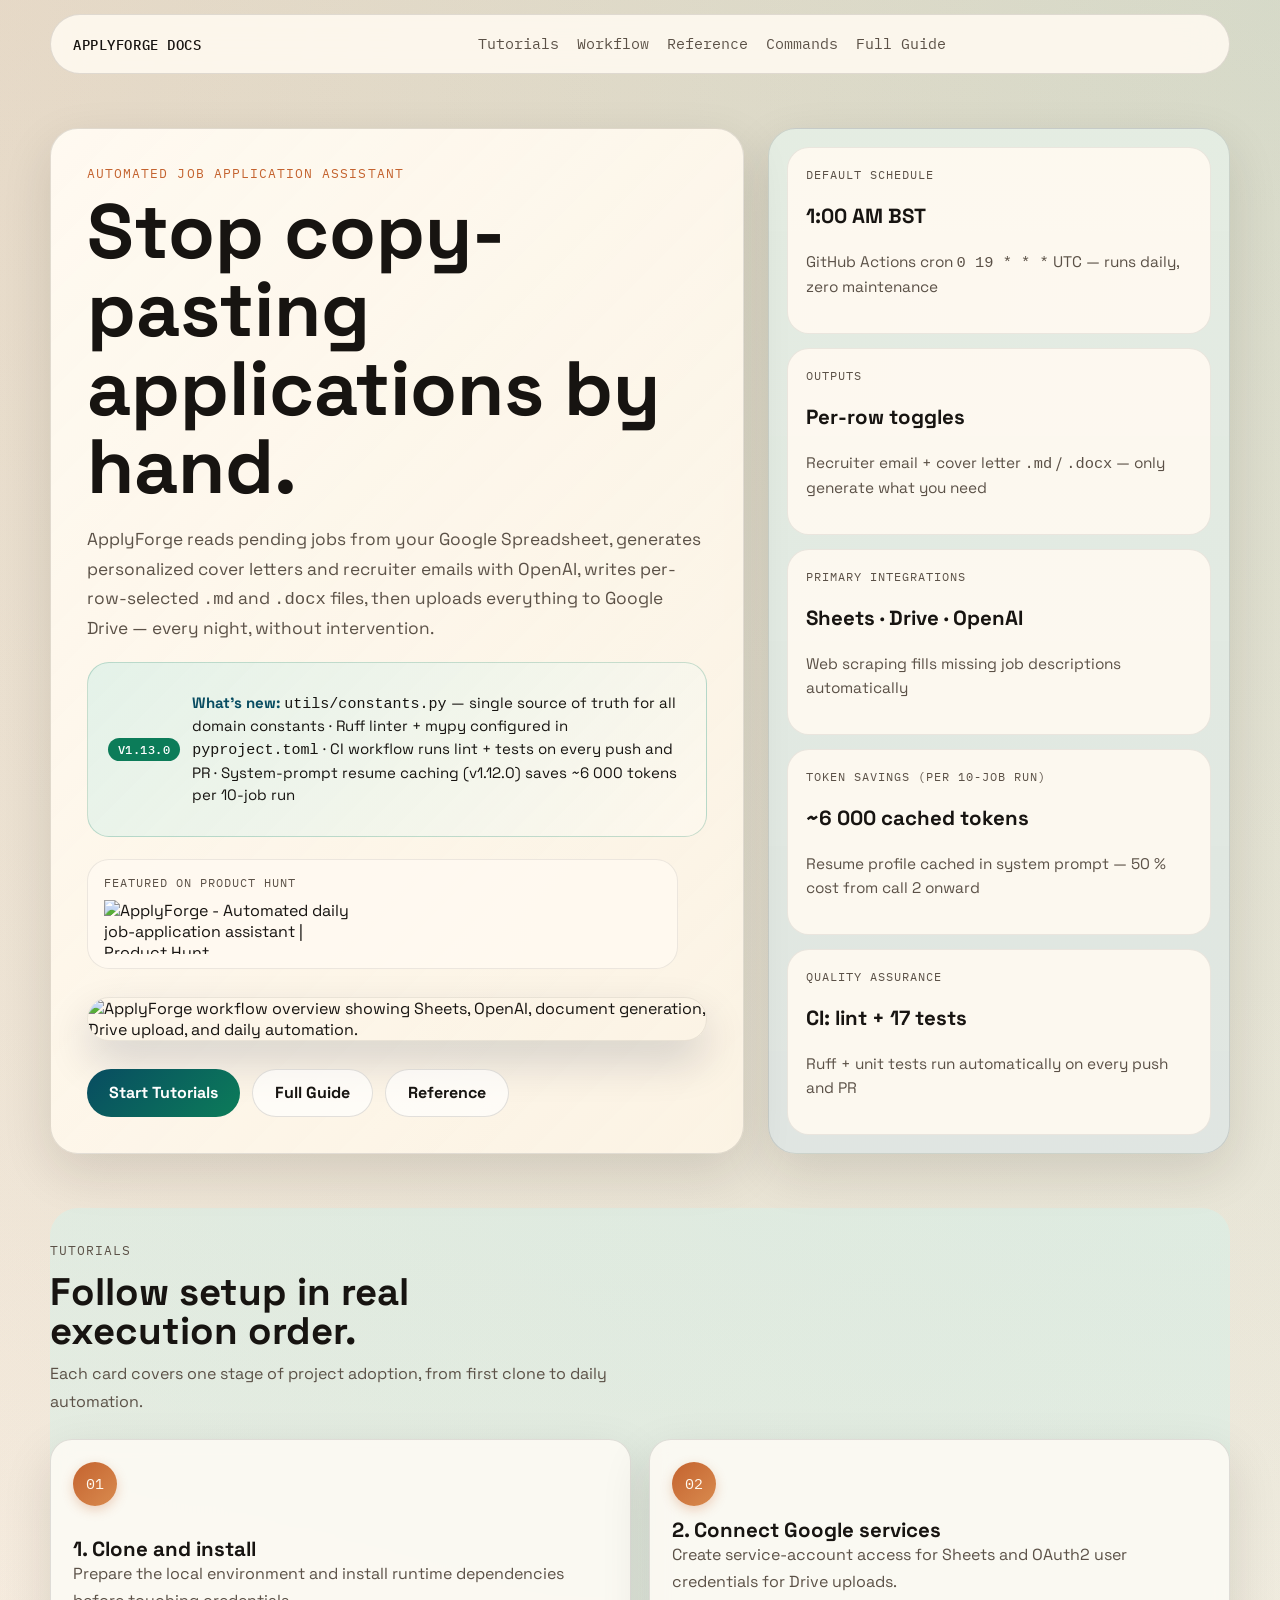
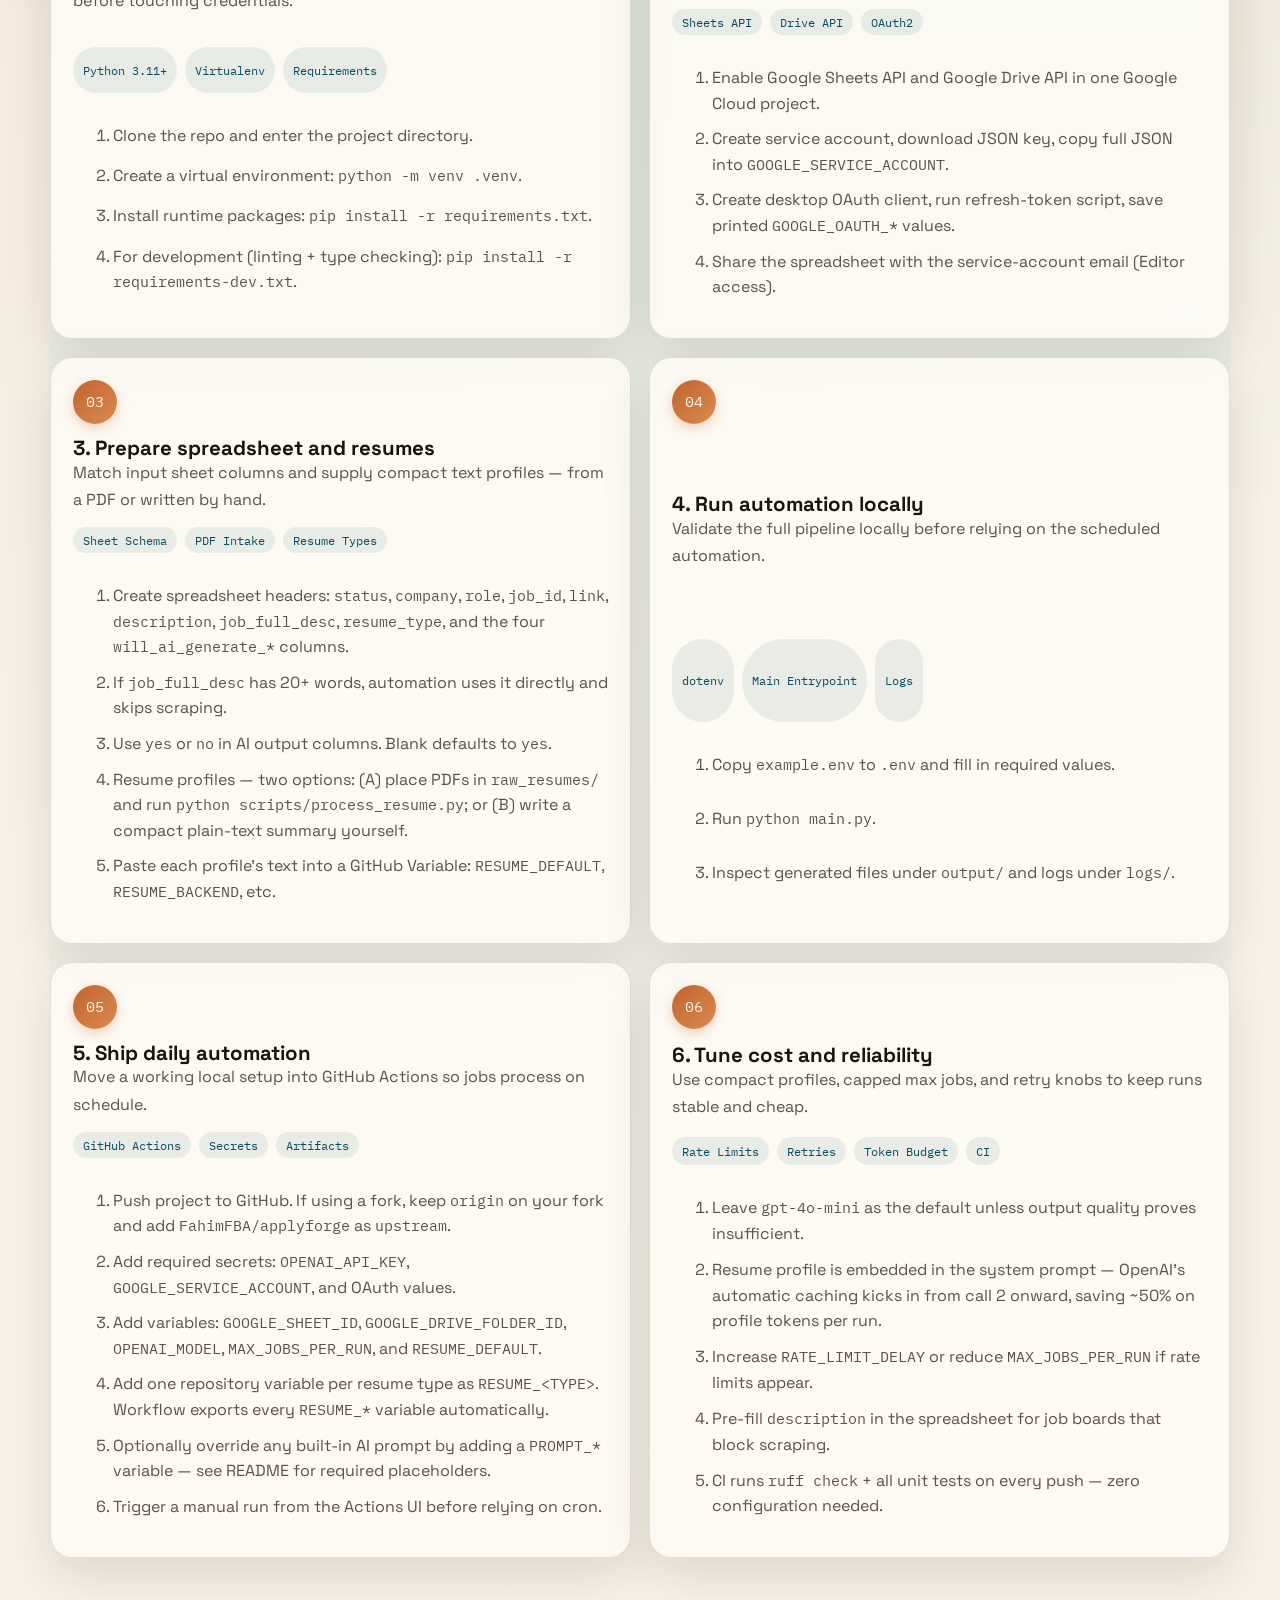
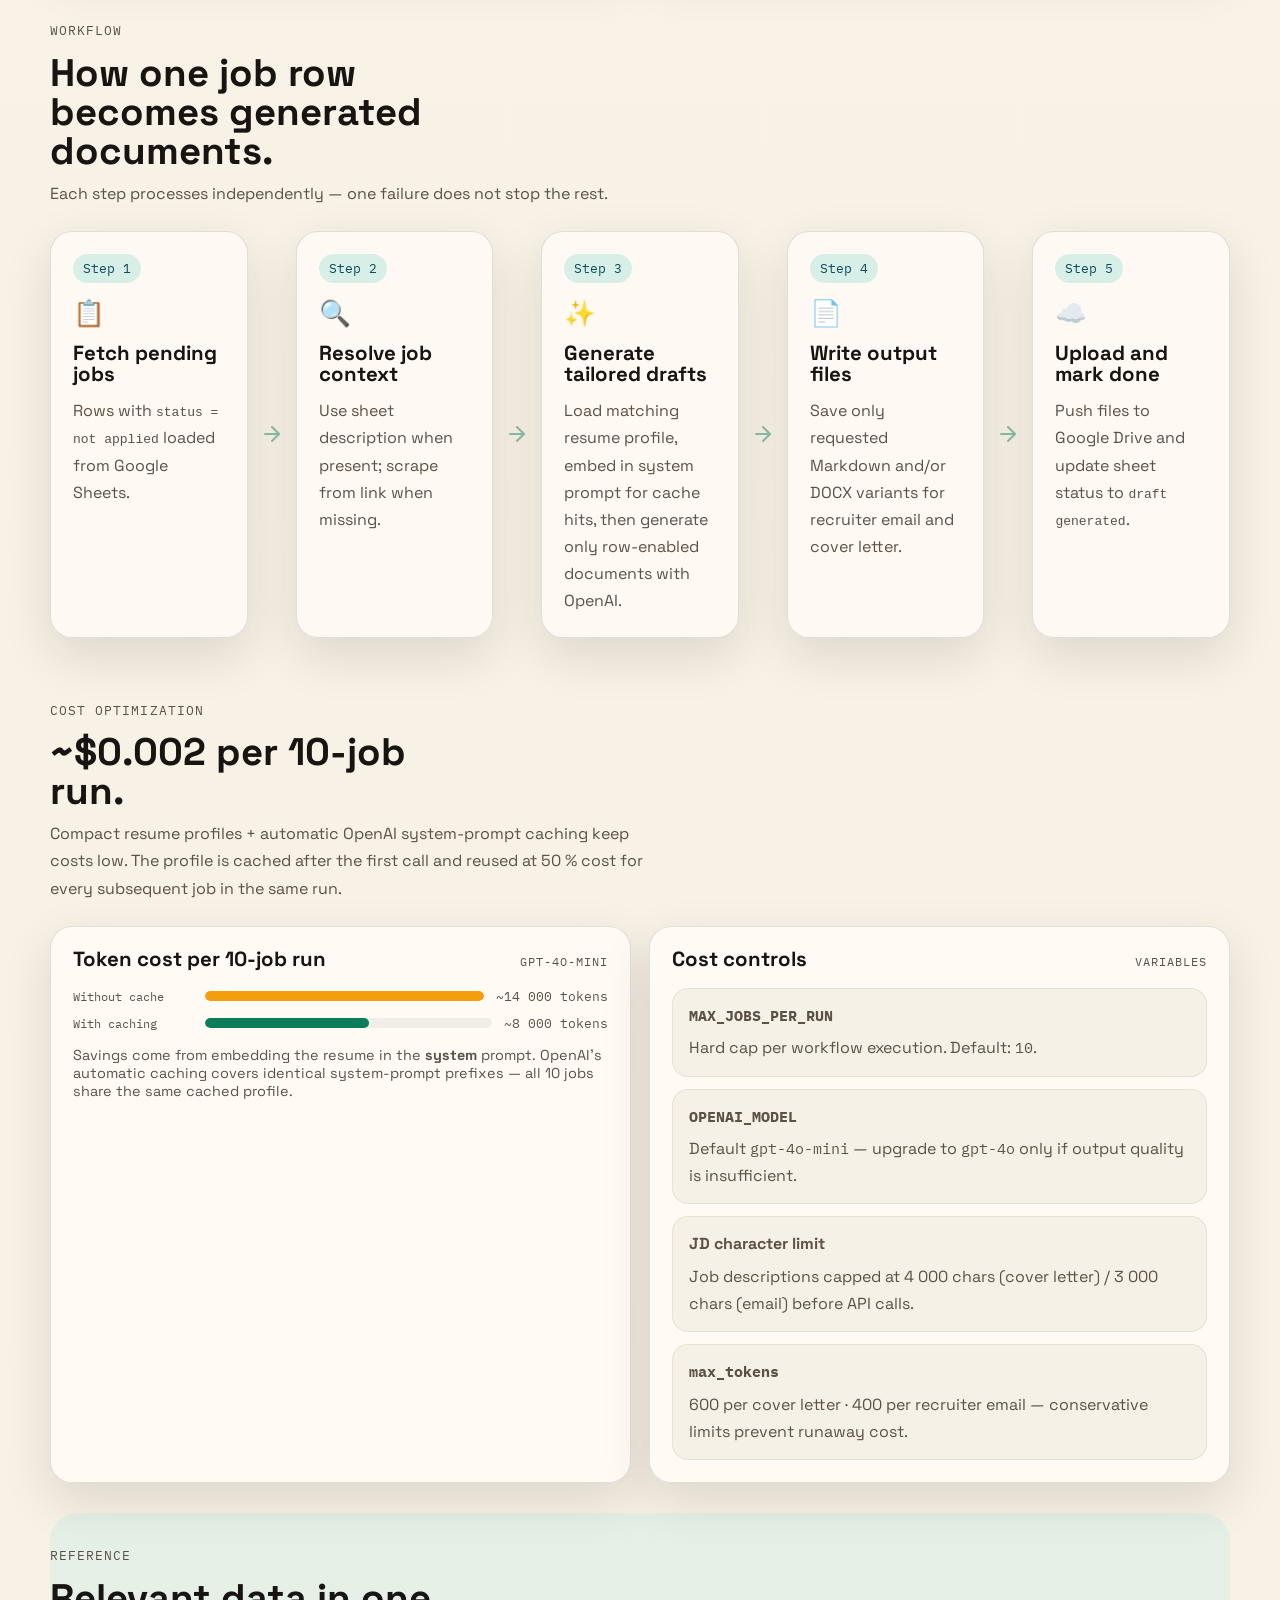
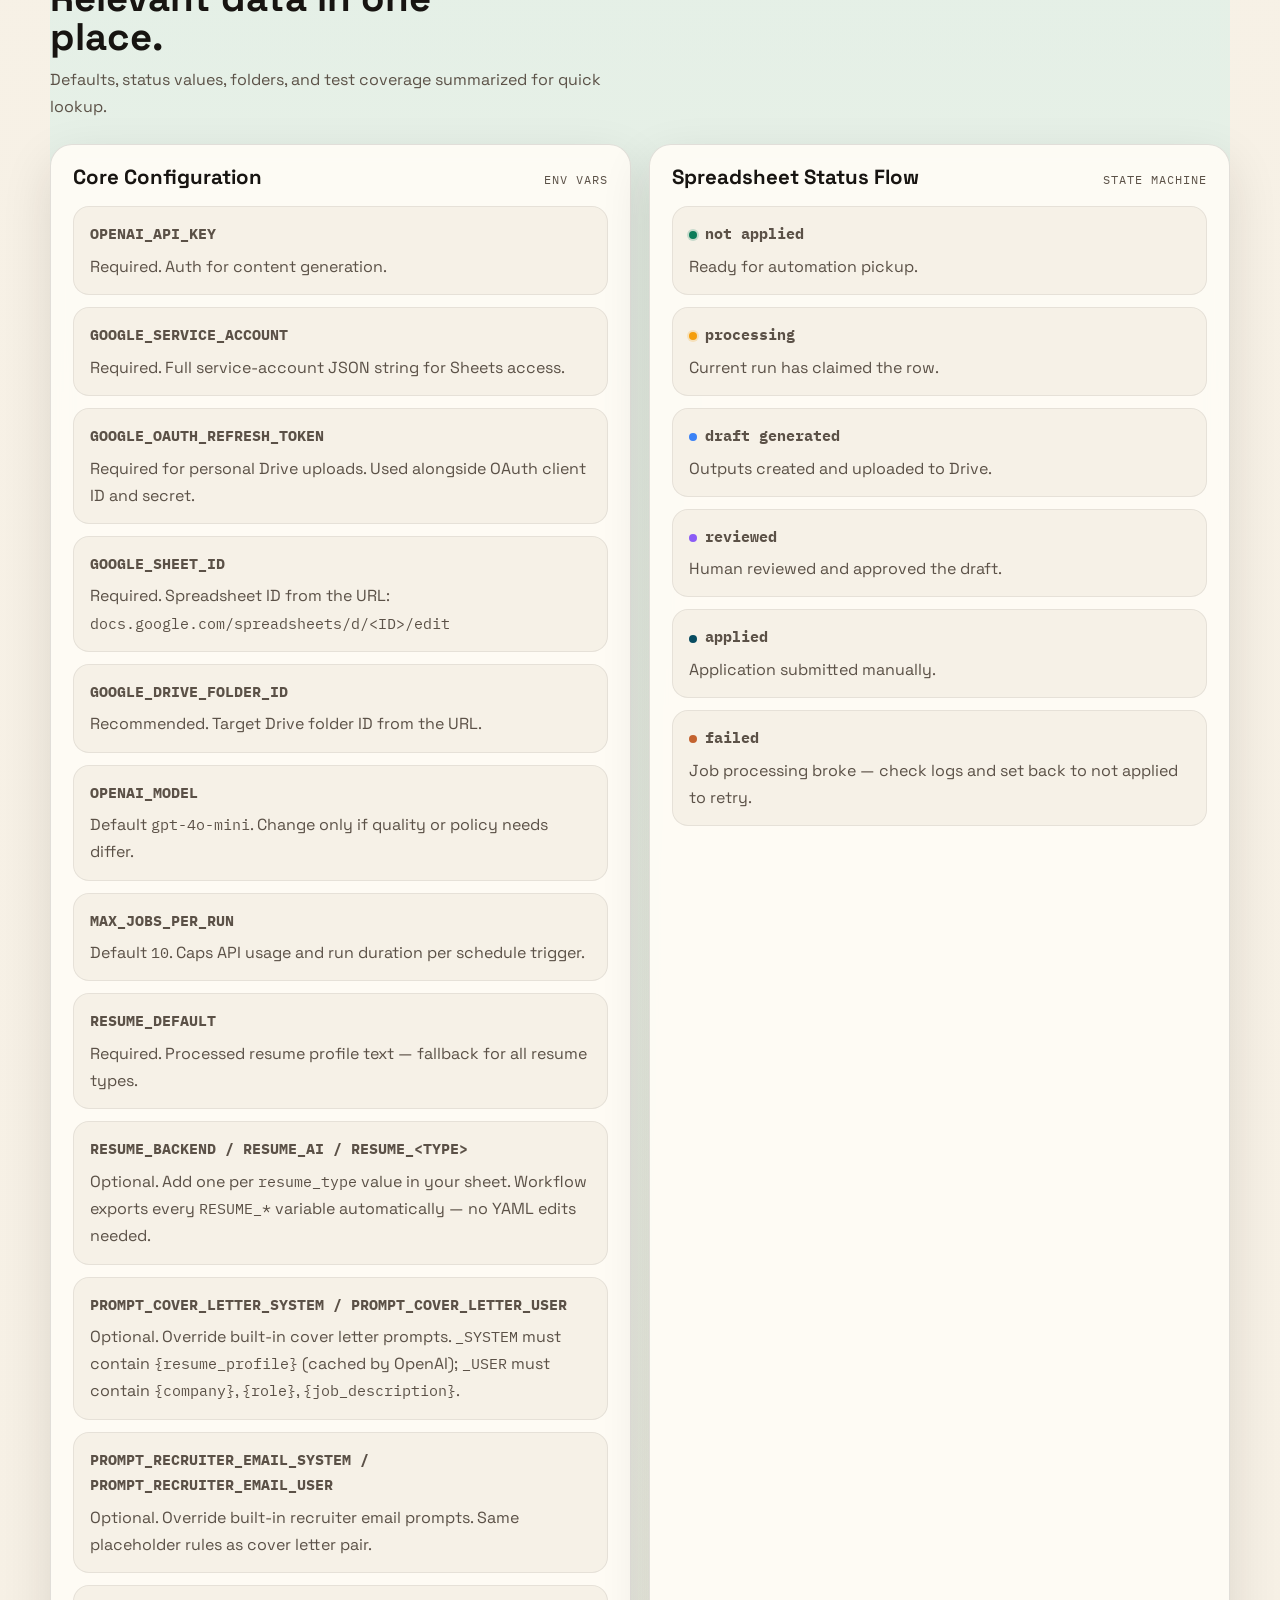
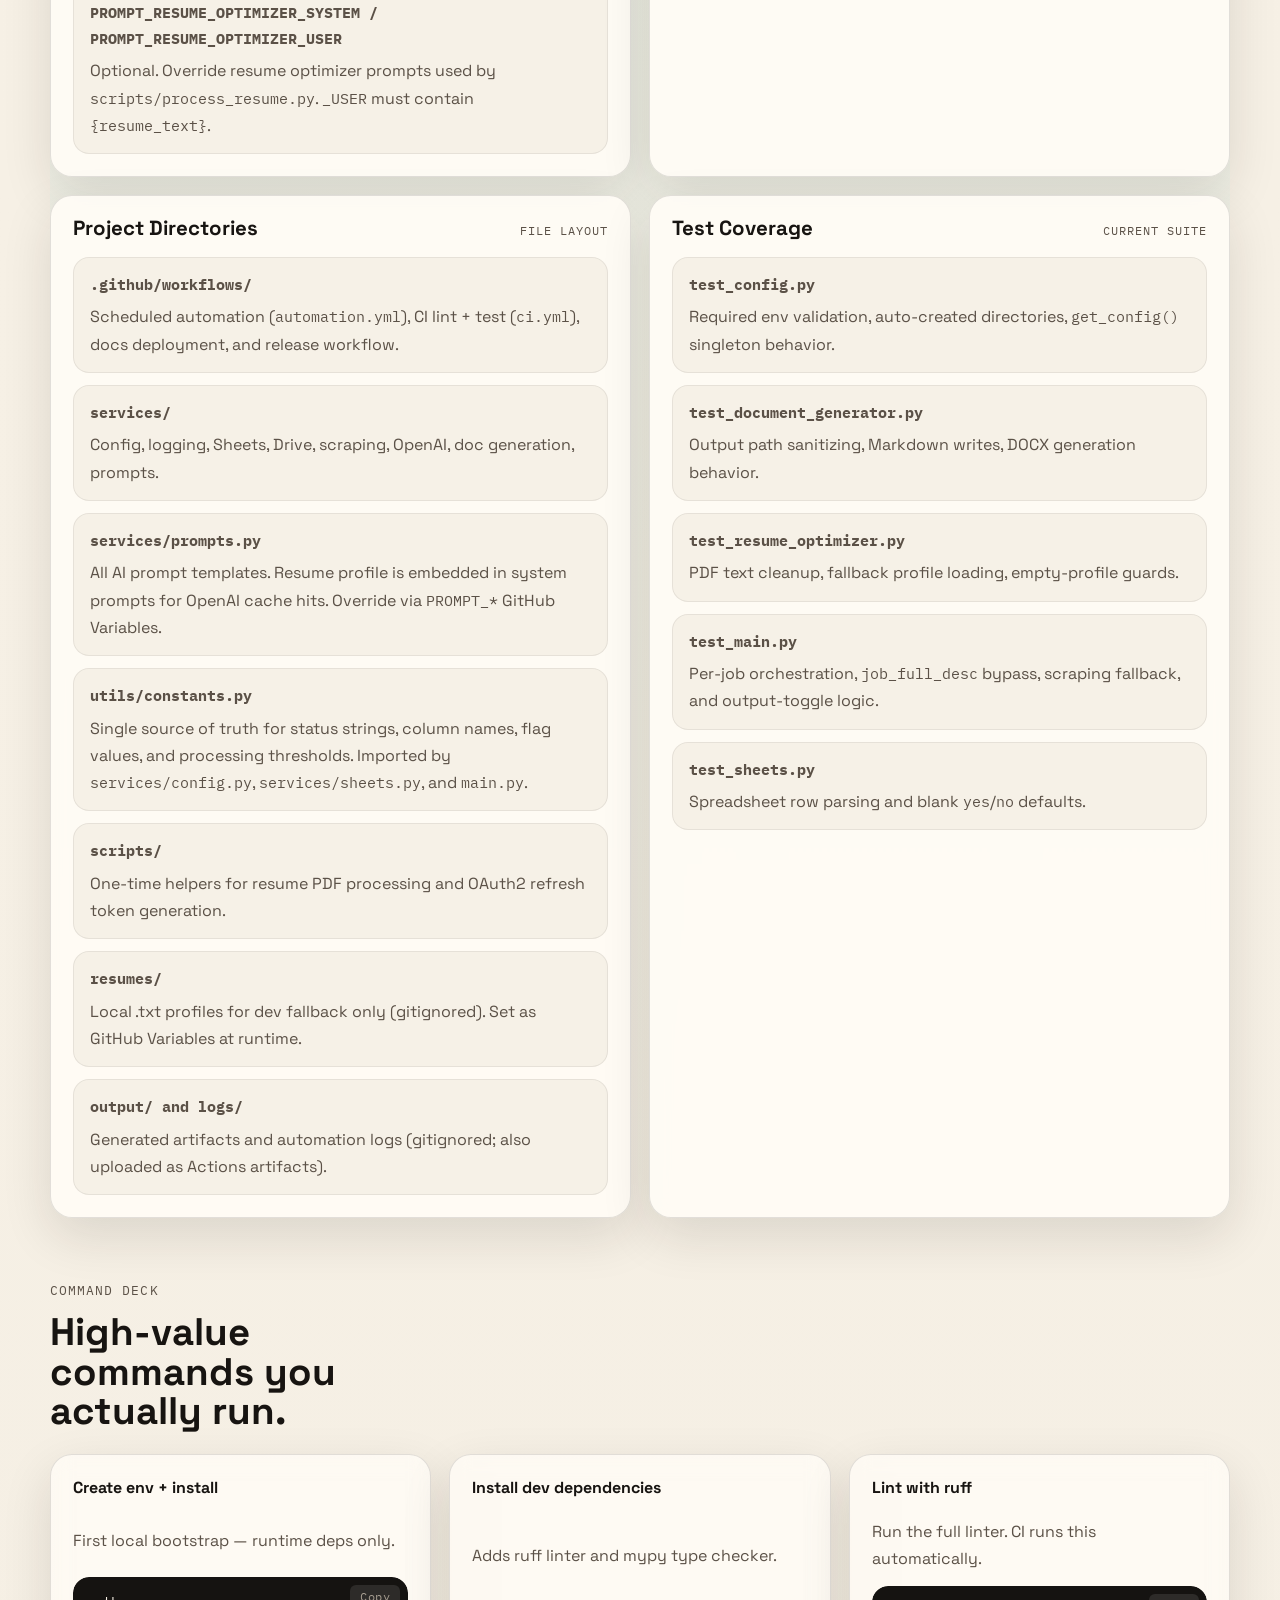
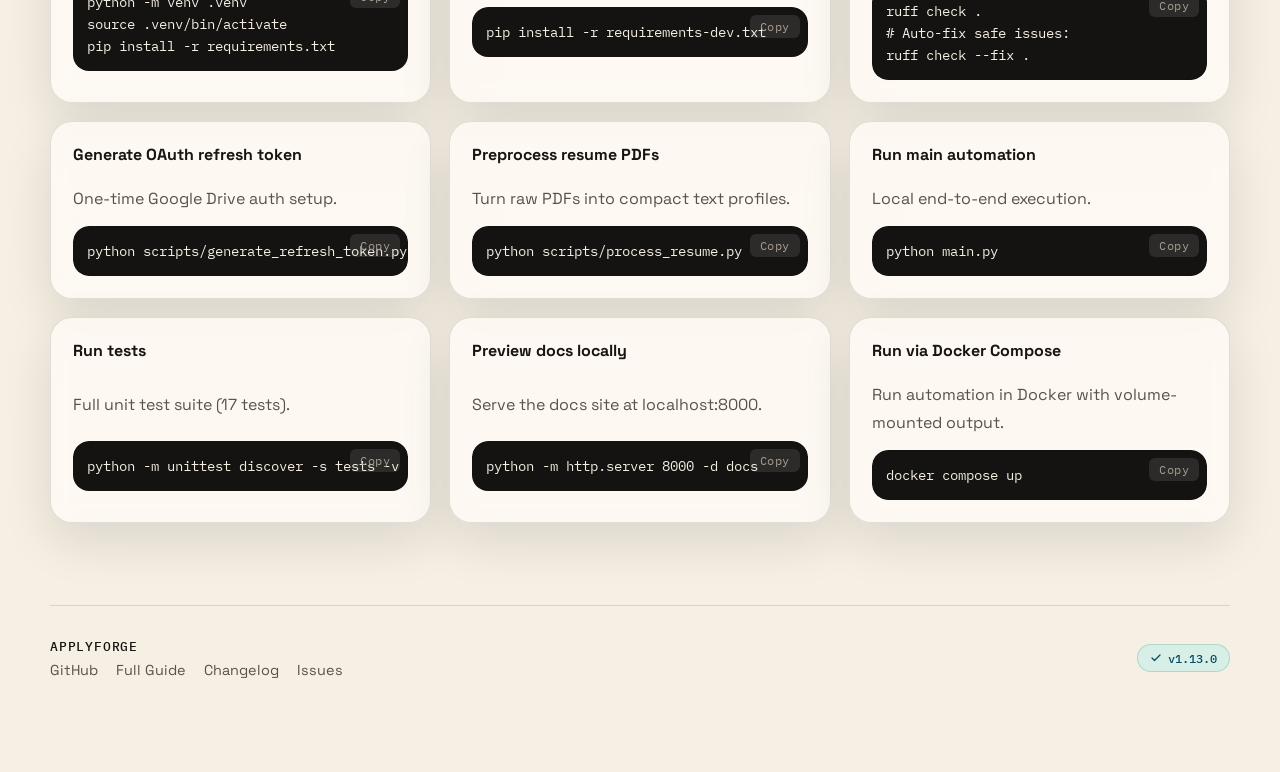
==== docs/index.html @ 4be0d6bd "feat: add docs navbar, full guide page, and fix mobile overflow - Extract topbar into navbar.js (inj" ====
<!DOCTYPE html>
<html lang="en">
<head>
  <meta charset="UTF-8">
  <meta name="viewport" content="width=device-width, initial-scale=1.0">
  <title>ApplyForge Docs</title>
  <meta
    name="description"
    content="Tutorial hub and project reference for the ApplyForge automated job application assistant."
  >
  <link rel="preconnect" href="https://fonts.googleapis.com">
  <link rel="preconnect" href="https://fonts.gstatic.com" crossorigin>
  <link
    href="https://fonts.googleapis.com/css2?family=Space+Grotesk:wght@400;500;700&family=IBM+Plex+Mono:wght@400;500&display=swap"
    rel="stylesheet"
  >
  <link rel="stylesheet" href="./styles.css">
</head>
<body>
  <div class="page-shell">
    <header class="hero">

      <div class="hero-grid" id="top">
        <section class="hero-copy reveal">
          <p class="eyebrow">Automated Job Application Assistant</p>
          <h1>Stop copy-pasting applications by hand.</h1>
          <p class="hero-text">
            ApplyForge reads pending jobs from your Google Spreadsheet, generates
            personalized cover letters and recruiter emails with OpenAI, writes
            per-row-selected <code>.md</code> and <code>.docx</code> files, then
            uploads everything to Google Drive — every night, without intervention.
          </p>

          <!-- What's New banner -->
          <div class="whats-new-banner" id="whats-new-banner" aria-label="What's new"></div>

          <div class="producthunt-card">
            <p class="producthunt-label">Featured on Product Hunt</p>
            <a
              class="producthunt-badge"
              href="https://www.producthunt.com/products/applyforge?embed=true&amp;utm_source=badge-featured&amp;utm_medium=badge&amp;utm_campaign=badge-applyforge"
              target="_blank"
              rel="noopener noreferrer"
              aria-label="Open ApplyForge on Product Hunt"
            >
              <img
                src="https://api.producthunt.com/widgets/embed-image/v1/featured.svg?post_id=1146724&amp;theme=light&amp;t=1778746822090"
                alt="ApplyForge - Automated daily job-application assistant | Product Hunt"
                width="250"
                height="54"
              >
            </a>
          </div>

          <figure class="hero-visual">
            <img
              src="./assets/applyforge-overview.png"
              alt="ApplyForge workflow overview showing Sheets, OpenAI, document generation, Drive upload, and daily automation."
              loading="lazy"
            >
          </figure>

          <div class="hero-actions">
            <a class="button button-primary" href="#tutorials">Start Tutorials</a>
            <a class="button button-secondary" href="readme.html">Full Guide</a>
            <a class="button button-secondary" href="#reference">Reference</a>
          </div>
        </section>

        <aside class="hero-panel">
          <div class="metric-card reveal" style="transition-delay:0.1s">
            <span class="metric-label">Default Schedule</span>
            <strong>1:00 AM BST</strong>
            <span class="metric-sub">GitHub Actions cron <code>0 19 * * *</code> UTC — runs daily, zero maintenance</span>
          </div>
          <div class="metric-card reveal" style="transition-delay:0.18s">
            <span class="metric-label">Outputs</span>
            <strong>Per-row toggles</strong>
            <span class="metric-sub">Recruiter email + cover letter <code>.md</code> / <code>.docx</code> — only generate what you need</span>
          </div>
          <div class="metric-card reveal" style="transition-delay:0.26s">
            <span class="metric-label">Primary Integrations</span>
            <strong>Sheets · Drive · OpenAI</strong>
            <span class="metric-sub">Web scraping fills missing job descriptions automatically</span>
          </div>
          <div class="metric-card reveal" style="transition-delay:0.34s">
            <span class="metric-label">Token Savings (per 10-job run)</span>
            <strong>~6 000 cached tokens</strong>
            <span class="metric-sub">Resume profile cached in system prompt — 50 % cost from call 2 onward</span>
          </div>
          <div class="metric-card reveal" style="transition-delay:0.42s">
            <span class="metric-label">Quality Assurance</span>
            <strong>CI: lint + 17 tests</strong>
            <span class="metric-sub">Ruff + unit tests run automatically on every push and PR</span>
          </div>
        </aside>
      </div>
    </header>

    <main>
      <!-- ── Tutorials ──────────────────────────────────── -->
      <section class="section section-accent" id="tutorials" aria-label="Setup tutorials">
        <div class="section-heading">
          <p class="eyebrow">Tutorials</p>
          <h2>Follow setup in real execution order.</h2>
          <p>
            Each card covers one stage of project adoption, from first clone to daily automation.
          </p>
        </div>
        <div class="tutorial-grid" id="tutorial-grid"></div>
      </section>

      <!-- ── Workflow ───────────────────────────────────── -->
      <section class="section" id="workflow" aria-label="How the workflow operates">
        <div class="section-heading">
          <p class="eyebrow">Workflow</p>
          <h2>How one job row becomes generated documents.</h2>
          <p>
            Each step processes independently — one failure does not stop the rest.
          </p>
        </div>
        <div class="workflow-board" id="workflow-board" role="list"></div>
      </section>

      <!-- ── Token savings ─────────────────────────────── -->
      <section class="section" id="cost" aria-label="Token cost overview">
        <div class="section-heading reveal">
          <p class="eyebrow">Cost Optimization</p>
          <h2>~$0.002 per 10-job run.</h2>
          <p>
            Compact resume profiles + automatic OpenAI system-prompt caching keep
            costs low. The profile is cached after the first call and reused at
            50 % cost for every subsequent job in the same run.
          </p>
        </div>

        <div class="reference-grid">
          <article class="panel reveal">
            <div class="panel-head">
              <h3>Token cost per 10-job run</h3>
              <span class="panel-kicker">gpt-4o-mini</span>
            </div>
            <div id="savings-chart" class="savings-chart"></div>
            <p style="margin-top:14px;font-size:0.9rem;color:var(--muted)">
              Savings come from embedding the resume in the <strong>system</strong> prompt.
              OpenAI's automatic caching covers identical system-prompt prefixes —
              all 10 jobs share the same cached profile.
            </p>
          </article>

          <article class="panel reveal" style="transition-delay:0.12s">
            <div class="panel-head">
              <h3>Cost controls</h3>
              <span class="panel-kicker">Variables</span>
            </div>
            <div class="table-list">
              <div class="list-item">
                <strong><code>MAX_JOBS_PER_RUN</code></strong>
                <p>Hard cap per workflow execution. Default: <code>10</code>.</p>
              </div>
              <div class="list-item">
                <strong><code>OPENAI_MODEL</code></strong>
                <p>Default <code>gpt-4o-mini</code> — upgrade to <code>gpt-4o</code> only if output quality is insufficient.</p>
              </div>
              <div class="list-item">
                <strong>JD character limit</strong>
                <p>Job descriptions capped at 4 000 chars (cover letter) / 3 000 chars (email) before API calls.</p>
              </div>
              <div class="list-item">
                <strong><code>max_tokens</code></strong>
                <p>600 per cover letter · 400 per recruiter email — conservative limits prevent runaway cost.</p>
              </div>
            </div>
          </article>
        </div>
      </section>

      <!-- ── Reference ─────────────────────────────────── -->
      <section class="section section-accent" id="reference" aria-label="Quick reference">
        <div class="section-heading">
          <p class="eyebrow">Reference</p>
          <h2>Relevant data in one place.</h2>
          <p>
            Defaults, status values, folders, and test coverage summarized for quick lookup.
          </p>
        </div>

        <div class="reference-grid">
          <article class="panel">
            <div class="panel-head">
              <h3>Core Configuration</h3>
              <span class="panel-kicker">Env Vars</span>
            </div>
            <div class="table-list" id="config-list"></div>
          </article>

          <article class="panel">
            <div class="panel-head">
              <h3>Spreadsheet Status Flow</h3>
              <span class="panel-kicker">State Machine</span>
            </div>
            <div class="status-list" id="status-list"></div>
          </article>

          <article class="panel">
            <div class="panel-head">
              <h3>Project Directories</h3>
              <span class="panel-kicker">File Layout</span>
            </div>
            <div class="directory-list" id="directory-list"></div>
          </article>

          <article class="panel">
            <div class="panel-head">
              <h3>Test Coverage</h3>
              <span class="panel-kicker">Current Suite</span>
            </div>
            <div class="test-list" id="test-list"></div>
          </article>
        </div>
      </section>

      <!-- ── Command Deck ──────────────────────────────── -->
      <section class="section" id="commands" aria-label="Command reference">
        <div class="section-heading">
          <p class="eyebrow">Command Deck</p>
          <h2>High-value commands you actually run.</h2>
        </div>
        <div class="command-grid" id="command-grid"></div>
      </section>
    </main>

    <!-- ── Footer ───────────────────────────────────────── -->
    <footer class="site-footer" aria-label="Site footer">
      <div class="footer-left">
        <span class="footer-brand">ApplyForge</span>
        <div class="footer-links">
          <a href="https://github.com/FahimFBA/applyforge" target="_blank" rel="noopener noreferrer">GitHub</a>
          <a href="readme.html">Full Guide</a>
          <a href="https://github.com/FahimFBA/applyforge/blob/main/CHANGELOG.md" target="_blank" rel="noopener noreferrer">Changelog</a>
          <a href="https://github.com/FahimFBA/applyforge/issues" target="_blank" rel="noopener noreferrer">Issues</a>
        </div>
      </div>
      <span class="version-badge">
        <svg width="12" height="12" viewBox="0 0 24 24" fill="none" stroke="currentColor" stroke-width="2.5" stroke-linecap="round" stroke-linejoin="round" aria-hidden="true">
          <polyline points="20 6 9 17 4 12"></polyline>
        </svg>
        v1.13.0
      </span>
    </footer>
  </div>

  <script src="./navbar.js"></script>
  <script src="./app.js"></script>
</body>
</html>
---- docs/styles.css ----
:root {
  --bg: #f5efe4;
  --bg-strong: #efe5d4;
  --ink: #171411;
  --muted: #5b5147;
  --line: rgba(23, 20, 17, 0.12);
  --panel: rgba(255, 252, 246, 0.82);
  --panel-strong: #fffaf1;
  --accent: #0c7c59;
  --accent-strong: #084c61;
  --accent-soft: #d8efe7;
  --warm: #c4632f;
  --warm-soft: rgba(196, 99, 47, 0.08);
  --shadow: 0 18px 50px rgba(31, 24, 16, 0.12);
  --shadow-hover: 0 28px 60px rgba(31, 24, 16, 0.2);
  --radius-xl: 28px;
  --radius-lg: 22px;
  --radius-md: 16px;
  --max-width: 1180px;
}

* {
  box-sizing: border-box;
}

html {
  scroll-behavior: smooth;
  overflow-x: hidden;
}

:target,
h1, h2, h3, h4 {
  scroll-margin-top: 96px;
}

body {
  margin: 0;
  overflow-x: hidden;
  color: var(--ink);
  background:
    radial-gradient(circle at top left, rgba(196, 99, 47, 0.14), transparent 28%),
    radial-gradient(circle at top right, rgba(12, 124, 89, 0.14), transparent 24%),
    linear-gradient(180deg, #f9f3e8 0%, #f5efe4 100%);
  font-family: "Space Grotesk", sans-serif;
}

a {
  color: inherit;
  text-decoration: none;
}

/* ============================================================
   Scroll reveal system
   ============================================================ */
.reveal {
  opacity: 0;
  transform: translateY(28px);
  transition: opacity 0.6s cubic-bezier(0.22, 1, 0.36, 1),
              transform 0.6s cubic-bezier(0.22, 1, 0.36, 1);
}

.reveal.visible {
  opacity: 1;
  transform: translateY(0);
}

.reveal-left {
  opacity: 0;
  transform: translateX(-24px);
  transition: opacity 0.6s cubic-bezier(0.22, 1, 0.36, 1),
              transform 0.6s cubic-bezier(0.22, 1, 0.36, 1);
}

.reveal-left.visible {
  opacity: 1;
  transform: translateX(0);
}

/* Stagger children that already have reveal classes */
.stagger > *:nth-child(1)  { transition-delay: 0.05s; }
.stagger > *:nth-child(2)  { transition-delay: 0.12s; }
.stagger > *:nth-child(3)  { transition-delay: 0.19s; }
.stagger > *:nth-child(4)  { transition-delay: 0.26s; }
.stagger > *:nth-child(5)  { transition-delay: 0.33s; }
.stagger > *:nth-child(6)  { transition-delay: 0.40s; }

/* ============================================================
   Layout
   ============================================================ */
.page-shell {
  width: min(calc(100% - 32px), var(--max-width));
  margin: 0 auto;
  padding: 86px 0 64px;
}

/* ============================================================
   Topbar
   ============================================================ */
.topbar {
  display: flex;
  align-items: center;
  justify-content: space-between;
  gap: 16px;
  padding: 18px 22px;
  border: 1px solid var(--line);
  border-radius: 999px;
  background: rgba(255, 250, 241, 0.88);
  backdrop-filter: blur(16px);
  position: fixed;
  top: 14px;
  left: 16px;
  right: 16px;
  width: auto;
  max-width: var(--max-width);
  margin-left: auto;
  margin-right: auto;
  z-index: 100;
}

.brand,
.topbar-links a,
.eyebrow,
.metric-label,
.panel-kicker {
  font-family: "IBM Plex Mono", monospace;
}

.brand {
  font-size: 0.9rem;
  font-weight: 500;
  letter-spacing: 0.04em;
  text-transform: uppercase;
}

.topbar-links {
  flex: 1;
  min-width: 0;
  display: flex;
  flex-wrap: nowrap;
  justify-content: center;
  gap: 18px;
  color: var(--muted);
  font-size: 0.96rem;
  overflow: hidden;
}

.topbar-links a {
  position: relative;
  padding-bottom: 2px;
  transition: color 0.2s;
}

.topbar-links a::after {
  content: "";
  position: absolute;
  bottom: -1px;
  left: 0;
  width: 0;
  height: 2px;
  background: var(--accent);
  border-radius: 2px;
  transition: width 0.25s cubic-bezier(0.22, 1, 0.36, 1);
}

.topbar-links a:hover {
  color: var(--accent);
}

.topbar-links a:hover::after {
  width: 100%;
}

/* Search trigger button (readme.html only) */
.topbar-search-btn {
  display: inline-flex;
  align-items: center;
  gap: 7px;
  padding: 6px 14px 6px 10px;
  border: 1px solid var(--line);
  border-radius: 999px;
  background: rgba(255, 255, 255, 0.4);
  color: var(--muted);
  font-family: "IBM Plex Mono", monospace;
  font-size: 0.78rem;
  letter-spacing: 0.02em;
  cursor: pointer;
  transition: color 0.2s, background 0.2s, border-color 0.2s;
  white-space: nowrap;
  flex-shrink: 0;
}

.topbar-search-btn:hover {
  color: var(--accent);
  border-color: rgba(12, 124, 89, 0.3);
  background: rgba(255, 255, 255, 0.72);
}

/* Hamburger toggle (desktop: hidden) */
.topbar-menu-btn {
  display: none;
  align-items: center;
  justify-content: center;
  padding: 7px 10px;
  border: 1px solid var(--line);
  border-radius: 999px;
  background: rgba(255, 255, 255, 0.4);
  color: var(--muted);
  cursor: pointer;
  transition: color 0.2s, background 0.2s;
  flex-shrink: 0;
}

.topbar-menu-btn:hover {
  color: var(--accent);
  background: rgba(255, 255, 255, 0.72);
}

/* ============================================================
   Hero
   ============================================================ */
.hero {
  padding: 16px 0 34px;
}

.hero-grid {
  display: grid;
  grid-template-columns: minmax(0, 1.2fr) minmax(300px, 0.8fr);
  gap: 24px;
  margin-top: 26px;
  align-items: stretch;
}

.hero-copy,
.hero-panel,
.panel,
.command-card,
.tutorial-card,
.workflow-step {
  border: 1px solid var(--line);
  box-shadow: var(--shadow);
}

.hero-copy {
  padding: 36px;
  border-radius: var(--radius-xl);
  background: linear-gradient(135deg, rgba(255, 250, 241, 0.98), rgba(255, 246, 231, 0.84));
}

.eyebrow {
  margin: 0 0 10px;
  color: var(--warm);
  font-size: 0.82rem;
  letter-spacing: 0.08em;
  text-transform: uppercase;
}

h1,
h2,
h3 {
  margin: 0;
  line-height: 1.02;
}

h1 {
  max-width: 12ch;
  font-size: clamp(2.8rem, 6vw, 5.6rem);
}

h2 {
  max-width: 16ch;
  font-size: clamp(2rem, 3vw, 3.4rem);
}

h3 {
  font-size: 1.28rem;
}

.hero-text,
.section-heading p,
.tutorial-card p,
.workflow-step p,
.list-item p,
.command-card p {
  color: var(--muted);
  line-height: 1.7;
}

.hero-text {
  max-width: 60ch;
  margin: 20px 0 0;
  font-size: 1.08rem;
}

/* ============================================================
   Product Hunt card
   ============================================================ */
.producthunt-card {
  display: inline-flex;
  flex-direction: column;
  gap: 10px;
  margin-top: 22px;
  padding: 14px 16px;
  border: 1px solid rgba(23, 20, 17, 0.08);
  border-radius: var(--radius-lg);
  background: rgba(255, 250, 241, 0.88);
  transition: box-shadow 0.25s ease, transform 0.25s ease;
}

.producthunt-card:hover {
  box-shadow: 0 8px 24px rgba(196, 99, 47, 0.12);
  transform: translateY(-2px);
}

.producthunt-label {
  margin: 0;
  color: var(--muted);
  font-family: "IBM Plex Mono", monospace;
  font-size: 0.78rem;
  letter-spacing: 0.08em;
  text-transform: uppercase;
}

.producthunt-badge {
  display: inline-flex;
  width: fit-content;
}

.producthunt-badge img {
  display: block;
  width: min(250px, 100%);
  height: auto;
}

/* ============================================================
   Hero actions
   ============================================================ */
.hero-actions {
  display: flex;
  flex-wrap: wrap;
  gap: 12px;
  margin-top: 28px;
}

.hero-visual {
  margin: 28px 0 0;
}

.hero-visual img {
  display: block;
  width: 100%;
  border-radius: 22px;
  border: 1px solid rgba(23, 20, 17, 0.08);
  box-shadow: 0 20px 44px rgba(8, 16, 48, 0.16);
  transition: box-shadow 0.35s ease, transform 0.35s ease;
}

.hero-visual img:hover {
  box-shadow: 0 28px 56px rgba(8, 16, 48, 0.24);
  transform: translateY(-3px);
}

/* ============================================================
   Buttons
   ============================================================ */
.button {
  display: inline-flex;
  align-items: center;
  justify-content: center;
  min-height: 48px;
  padding: 0 22px;
  border-radius: 999px;
  font-weight: 700;
  transition: transform 200ms cubic-bezier(0.34, 1.56, 0.64, 1),
              background 200ms ease,
              box-shadow 200ms ease;
}

.button:hover {
  transform: translateY(-3px);
  box-shadow: 0 10px 28px rgba(31, 24, 16, 0.16);
}

.button:active {
  transform: translateY(-1px);
}

.button-primary {
  color: #fefefe;
  background: linear-gradient(135deg, var(--accent-strong), var(--accent));
}

.button-primary:hover {
  background: linear-gradient(135deg, #0a5f78, #0e9470);
}

.button-secondary {
  border: 1px solid var(--line);
  background: rgba(255, 255, 255, 0.65);
}

/* ============================================================
   Hero panel (right column)
   ============================================================ */
.hero-panel {
  display: grid;
  gap: 14px;
  padding: 18px;
  border-radius: var(--radius-xl);
  background:
    linear-gradient(180deg, rgba(12, 124, 89, 0.1), rgba(8, 76, 97, 0.12)),
    rgba(255, 252, 246, 0.92);
}

.metric-card {
  display: grid;
  gap: 6px;
  padding: 18px;
  border-radius: var(--radius-lg);
  background: rgba(255, 250, 241, 0.9);
  border: 1px solid rgba(23, 20, 17, 0.08);
  transition: box-shadow 0.25s ease, transform 0.25s ease;
}

.metric-card:hover {
  box-shadow: 0 8px 24px rgba(12, 124, 89, 0.12);
  transform: translateY(-2px);
}

.metric-card strong {
  font-size: 1.28rem;
}

.metric-label,
.metric-sub,
.panel-kicker {
  color: var(--muted);
}

.metric-label,
.panel-kicker {
  font-size: 0.78rem;
  letter-spacing: 0.08em;
  text-transform: uppercase;
}

.metric-sub {
  line-height: 1.6;
  font-size: 0.96rem;
}

/* ============================================================
   "What's New" banner
   ============================================================ */
.whats-new-banner {
  display: flex;
  align-items: center;
  gap: 12px;
  padding: 14px 20px;
  margin-top: 18px;
  border-radius: var(--radius-lg);
  border: 1px solid rgba(12, 124, 89, 0.22);
  background: linear-gradient(135deg, rgba(216, 239, 231, 0.7), rgba(255, 250, 241, 0.6));
  font-size: 0.94rem;
  transition: box-shadow 0.25s ease;
}

.whats-new-banner:hover {
  box-shadow: 0 6px 20px rgba(12, 124, 89, 0.12);
}

.whats-new-badge {
  flex-shrink: 0;
  display: inline-flex;
  align-items: center;
  padding: 4px 10px;
  border-radius: 999px;
  background: var(--accent);
  color: #fff;
  font-family: "IBM Plex Mono", monospace;
  font-size: 0.72rem;
  font-weight: 500;
  letter-spacing: 0.04em;
  text-transform: uppercase;
}

.whats-new-text {
  flex: 1;
  color: var(--ink);
  line-height: 1.5;
}

.whats-new-text strong {
  color: var(--accent-strong);
}

/* ============================================================
   Sections
   ============================================================ */
.section {
  padding: 52px 0 10px;
}

.section-accent {
  position: relative;
}

.section-accent::before {
  content: "";
  position: absolute;
  inset: 20px 0 0;
  background: linear-gradient(180deg, rgba(216, 239, 231, 0.6), rgba(216, 239, 231, 0));
  border-radius: var(--radius-xl);
  z-index: -1;
}

.section-heading {
  display: grid;
  gap: 10px;
  margin-bottom: 24px;
}

.section-heading p {
  max-width: 60ch;
  margin: 0;
}

/* ============================================================
   Grids
   ============================================================ */
.tutorial-grid,
.workflow-board,
.reference-grid,
.command-grid {
  display: grid;
  gap: 18px;
}

.tutorial-grid {
  grid-template-columns: repeat(2, minmax(0, 1fr));
}

.workflow-board {
  /* 5 step cards alternating with 4 narrow connector columns */
  grid-template-columns: 1fr auto 1fr auto 1fr auto 1fr auto 1fr;
  gap: 0 12px;
  align-items: stretch;
}

.reference-grid {
  grid-template-columns: repeat(2, minmax(0, 1fr));
}

.command-grid {
  grid-template-columns: repeat(3, minmax(0, 1fr));
}

/* ============================================================
   Tutorial cards
   ============================================================ */
.tutorial-card,
.workflow-step,
.panel,
.command-card {
  padding: 22px;
  border-radius: var(--radius-lg);
  background: var(--panel);
  backdrop-filter: blur(10px);
}

.tutorial-card {
  display: grid;
  gap: 14px;
  transition: box-shadow 0.28s ease, transform 0.28s ease;
}

.tutorial-card:hover {
  box-shadow: var(--shadow-hover);
  transform: translateY(-4px);
}

.tutorial-index {
  display: inline-flex;
  align-items: center;
  justify-content: center;
  width: 44px;
  height: 44px;
  border-radius: 50%;
  color: var(--panel-strong);
  background: linear-gradient(135deg, var(--warm), #d98b4f);
  font-family: "IBM Plex Mono", monospace;
  font-size: 0.94rem;
  box-shadow: 0 4px 12px rgba(196, 99, 47, 0.28);
  transition: transform 0.25s cubic-bezier(0.34, 1.56, 0.64, 1);
}

.tutorial-card:hover .tutorial-index {
  transform: scale(1.12) rotate(-3deg);
}

/* ============================================================
   Pills
   ============================================================ */
.pill-row {
  display: flex;
  flex-wrap: wrap;
  gap: 8px;
}

.pill {
  display: inline-flex;
  align-items: center;
  padding: 5px 10px;
  border-radius: 999px;
  background: rgba(8, 76, 97, 0.08);
  color: var(--accent-strong);
  font-family: "IBM Plex Mono", monospace;
  font-size: 0.78rem;
  transition: background 0.2s, color 0.2s;
}

.pill:hover {
  background: rgba(8, 76, 97, 0.14);
}

/* ============================================================
   Step list
   ============================================================ */
.step-list,
.list-stack {
  display: grid;
  gap: 10px;
}

.step-list li,
.list-item {
  color: var(--muted);
  line-height: 1.6;
}

/* ============================================================
   Workflow steps
   ============================================================ */
.workflow-step {
  display: grid;
  gap: 12px;
  align-content: start;
  position: relative;
  transition: box-shadow 0.28s ease, transform 0.28s ease;
}

.workflow-step:hover {
  box-shadow: var(--shadow-hover);
  transform: translateY(-4px);
}

.workflow-step-number {
  width: fit-content;
  padding: 6px 10px;
  border-radius: 999px;
  color: var(--accent-strong);
  background: var(--accent-soft);
  font-family: "IBM Plex Mono", monospace;
  font-size: 0.8rem;
}

/* Arrow connector between workflow steps */
.workflow-connector {
  display: flex;
  align-items: center;
  justify-content: center;
  color: var(--accent);
  opacity: 0.45;
  pointer-events: none;
}

/* ============================================================
   Reference panels
   ============================================================ */
.panel {
  background: rgba(255, 252, 246, 0.92);
  transition: box-shadow 0.28s ease, transform 0.28s ease;
}

.panel:hover {
  box-shadow: var(--shadow-hover);
  transform: translateY(-3px);
}

.panel-head {
  display: flex;
  align-items: baseline;
  justify-content: space-between;
  gap: 12px;
  margin-bottom: 18px;
}

.table-list,
.status-list,
.directory-list,
.test-list {
  display: grid;
  gap: 12px;
}

.list-item {
  padding: 14px 16px;
  border-radius: var(--radius-md);
  background: rgba(245, 239, 228, 0.84);
  border: 1px solid rgba(23, 20, 17, 0.07);
  transition: background 0.2s ease, border-color 0.2s ease;
}

.list-item:hover {
  background: rgba(245, 239, 228, 0.98);
  border-color: rgba(12, 124, 89, 0.18);
}

.list-item strong,
.command-card strong,
.tutorial-card strong {
  display: block;
  margin-bottom: 6px;
}

.list-item p,
.command-card p,
.tutorial-card p,
.workflow-step p {
  margin: 0;
}

.command-card code,
.tutorial-card code,
.list-item code {
  font-family: "IBM Plex Mono", monospace;
  font-size: 0.92rem;
}

/* Status color dots */
.status-dot {
  display: inline-block;
  width: 8px;
  height: 8px;
  border-radius: 50%;
  margin-right: 8px;
  vertical-align: middle;
  flex-shrink: 0;
}

.status-dot-processing {
  background: #f59e0b;
  box-shadow: 0 0 0 2px rgba(245, 158, 11, 0.2);
  animation: pulse-amber 2s infinite;
}

.status-dot-active {
  background: var(--accent);
  box-shadow: 0 0 0 2px rgba(12, 124, 89, 0.2);
  animation: pulse-green 2s infinite;
}

.status-dot-done {
  background: #3b82f6;
}

.status-dot-human {
  background: #8b5cf6;
}

.status-dot-applied {
  background: var(--accent-strong);
}

.status-dot-failed {
  background: var(--warm);
}

@keyframes pulse-amber {
  0%, 100% { box-shadow: 0 0 0 2px rgba(245, 158, 11, 0.2); }
  50%       { box-shadow: 0 0 0 5px rgba(245, 158, 11, 0.08); }
}

@keyframes pulse-green {
  0%, 100% { box-shadow: 0 0 0 2px rgba(12, 124, 89, 0.2); }
  50%       { box-shadow: 0 0 0 5px rgba(12, 124, 89, 0.08); }
}

/* ============================================================
   Command deck
   ============================================================ */
.command-card {
  display: grid;
  gap: 14px;
  min-width: 0;          /* allow grid item to shrink below content size */
  overflow: hidden;
  transition: box-shadow 0.28s ease, transform 0.28s ease;
}

.command-card:hover {
  box-shadow: var(--shadow-hover);
  transform: translateY(-4px);
}

.code-block {
  position: relative;
  overflow: hidden;
  border-radius: var(--radius-md);
}

.command-card .command-code {
  display: block;
  width: 100%;
  padding: 14px;
  padding-right: 72px;
  border-radius: var(--radius-md);
  background: #151311;
  color: #f4ede2;
  overflow-x: auto;
  white-space: pre;
  font-size: 0.86rem;
  line-height: 1.6;
  box-sizing: border-box;
}

.copy-btn {
  position: absolute;
  top: 8px;
  right: 8px;
  padding: 4px 10px;
  border: none;
  border-radius: 6px;
  background: rgba(255, 255, 255, 0.10);
  color: #a89f92;
  font-family: "IBM Plex Mono", monospace;
  font-size: 0.72rem;
  letter-spacing: 0.04em;
  cursor: pointer;
  transition: background 150ms ease, color 150ms ease;
}

.copy-btn:hover {
  background: rgba(255, 255, 255, 0.22);
  color: #f4ede2;
}

.copy-btn.copied {
  background: var(--accent);
  color: #fff;
}

/* ============================================================
   Token savings diagram (simple bar chart)
   ============================================================ */
.savings-chart {
  display: grid;
  gap: 10px;
  margin-top: 10px;
}

.savings-row {
  display: grid;
  grid-template-columns: 120px 1fr auto;
  align-items: center;
  gap: 12px;
  font-size: 0.9rem;
}

.savings-label {
  color: var(--muted);
  font-family: "IBM Plex Mono", monospace;
  font-size: 0.78rem;
}

.savings-bar-track {
  height: 10px;
  background: rgba(23, 20, 17, 0.06);
  border-radius: 999px;
  overflow: hidden;
}

.savings-bar-fill {
  height: 100%;
  border-radius: 999px;
  width: 0;
  transition: width 1s cubic-bezier(0.22, 1, 0.36, 1);
}

.savings-bar-fill.green { background: var(--accent); }
.savings-bar-fill.amber { background: #f59e0b; }

.savings-value {
  font-family: "IBM Plex Mono", monospace;
  font-size: 0.82rem;
  color: var(--muted);
  white-space: nowrap;
}

/* ============================================================
   Footer
   ============================================================ */
.site-footer {
  margin-top: 72px;
  padding: 32px 0;
  border-top: 1px solid var(--line);
  display: flex;
  align-items: center;
  justify-content: space-between;
  flex-wrap: wrap;
  gap: 16px;
  font-size: 0.9rem;
  color: var(--muted);
}

.footer-left {
  display: flex;
  flex-direction: column;
  gap: 6px;
}

.footer-brand {
  font-family: "IBM Plex Mono", monospace;
  font-size: 0.82rem;
  font-weight: 500;
  letter-spacing: 0.06em;
  text-transform: uppercase;
  color: var(--ink);
}

.footer-links {
  display: flex;
  gap: 18px;
  flex-wrap: wrap;
}

.footer-links a {
  color: var(--muted);
  transition: color 0.2s;
}

.footer-links a:hover {
  color: var(--accent);
}

.version-badge {
  display: inline-flex;
  align-items: center;
  gap: 6px;
  padding: 5px 12px;
  border-radius: 999px;
  border: 1px solid rgba(12, 124, 89, 0.2);
  background: var(--accent-soft);
  color: var(--accent-strong);
  font-family: "IBM Plex Mono", monospace;
  font-size: 0.78rem;
  font-weight: 500;
}

/* ============================================================
   Responsive
   ============================================================ */

/* Tighten topbar link spacing before hamburger breakpoint kicks in */
@media (max-width: 900px) {
  .topbar-links {
    gap: 12px;
    font-size: 0.88rem;
  }
}

@media (max-width: 1024px) {
  .hero-grid,
  .tutorial-grid,
  .reference-grid,
  .command-grid {
    grid-template-columns: 1fr;
  }

  .workflow-board {
    grid-template-columns: repeat(2, minmax(0, 1fr));
    gap: 18px;
  }

  .workflow-connector {
    display: none;
  }
}

@media (max-width: 720px) {
  .page-shell {
    width: min(calc(100% - 20px), var(--max-width));
    padding-top: 70px;
  }

  /* Single top row: brand … search btn … hamburger */
  .topbar {
    flex-direction: row;
    flex-wrap: nowrap;
    align-items: center;
    border-radius: 20px;
    padding: 12px 16px;
    gap: 8px 10px;
  }

  /* Search button: icon-only on mobile to keep topbar single-row */
  .search-btn-label {
    display: none;
  }

  .topbar-search-btn {
    padding: 7px 10px;
  }

  /* Hamburger visible on mobile */
  .topbar-menu-btn {
    display: inline-flex;
  }

  /* Links collapsed by default; open as full-width second row */
  .topbar-links {
    display: none;
    flex-basis: 100%;
    flex-wrap: wrap;
    gap: 10px 18px;
    font-size: 0.88rem;
    padding-top: 10px;
    border-top: 1px solid var(--line);
  }

  .topbar.open {
    flex-wrap: wrap;
  }

  .topbar.open .topbar-links {
    display: flex;
  }

  /* Prevent long inline code tokens from overflowing cards */
  .list-item code,
  .metric-sub code,
  .hero-text code,
  .whats-new-text code,
  .workflow-step code,
  .tutorial-card p code {
    word-break: break-all;
    overflow-wrap: anywhere;
  }

  .panel-head {
    align-items: flex-start;
    flex-direction: column;
  }

  .hero-copy,
  .hero-panel,
  .tutorial-card,
  .workflow-step,
  .panel,
  .command-card {
    padding: 18px;
  }

  .workflow-board {
    grid-template-columns: 1fr;
  }

  .workflow-connector {
    display: none;
  }

  h1 {
    max-width: 100%;
  }

  .hero-visual {
    margin-top: 22px;
  }

  .site-footer {
    flex-direction: column;
    align-items: flex-start;
  }

  .savings-row {
    grid-template-columns: 90px 1fr auto;
  }
}
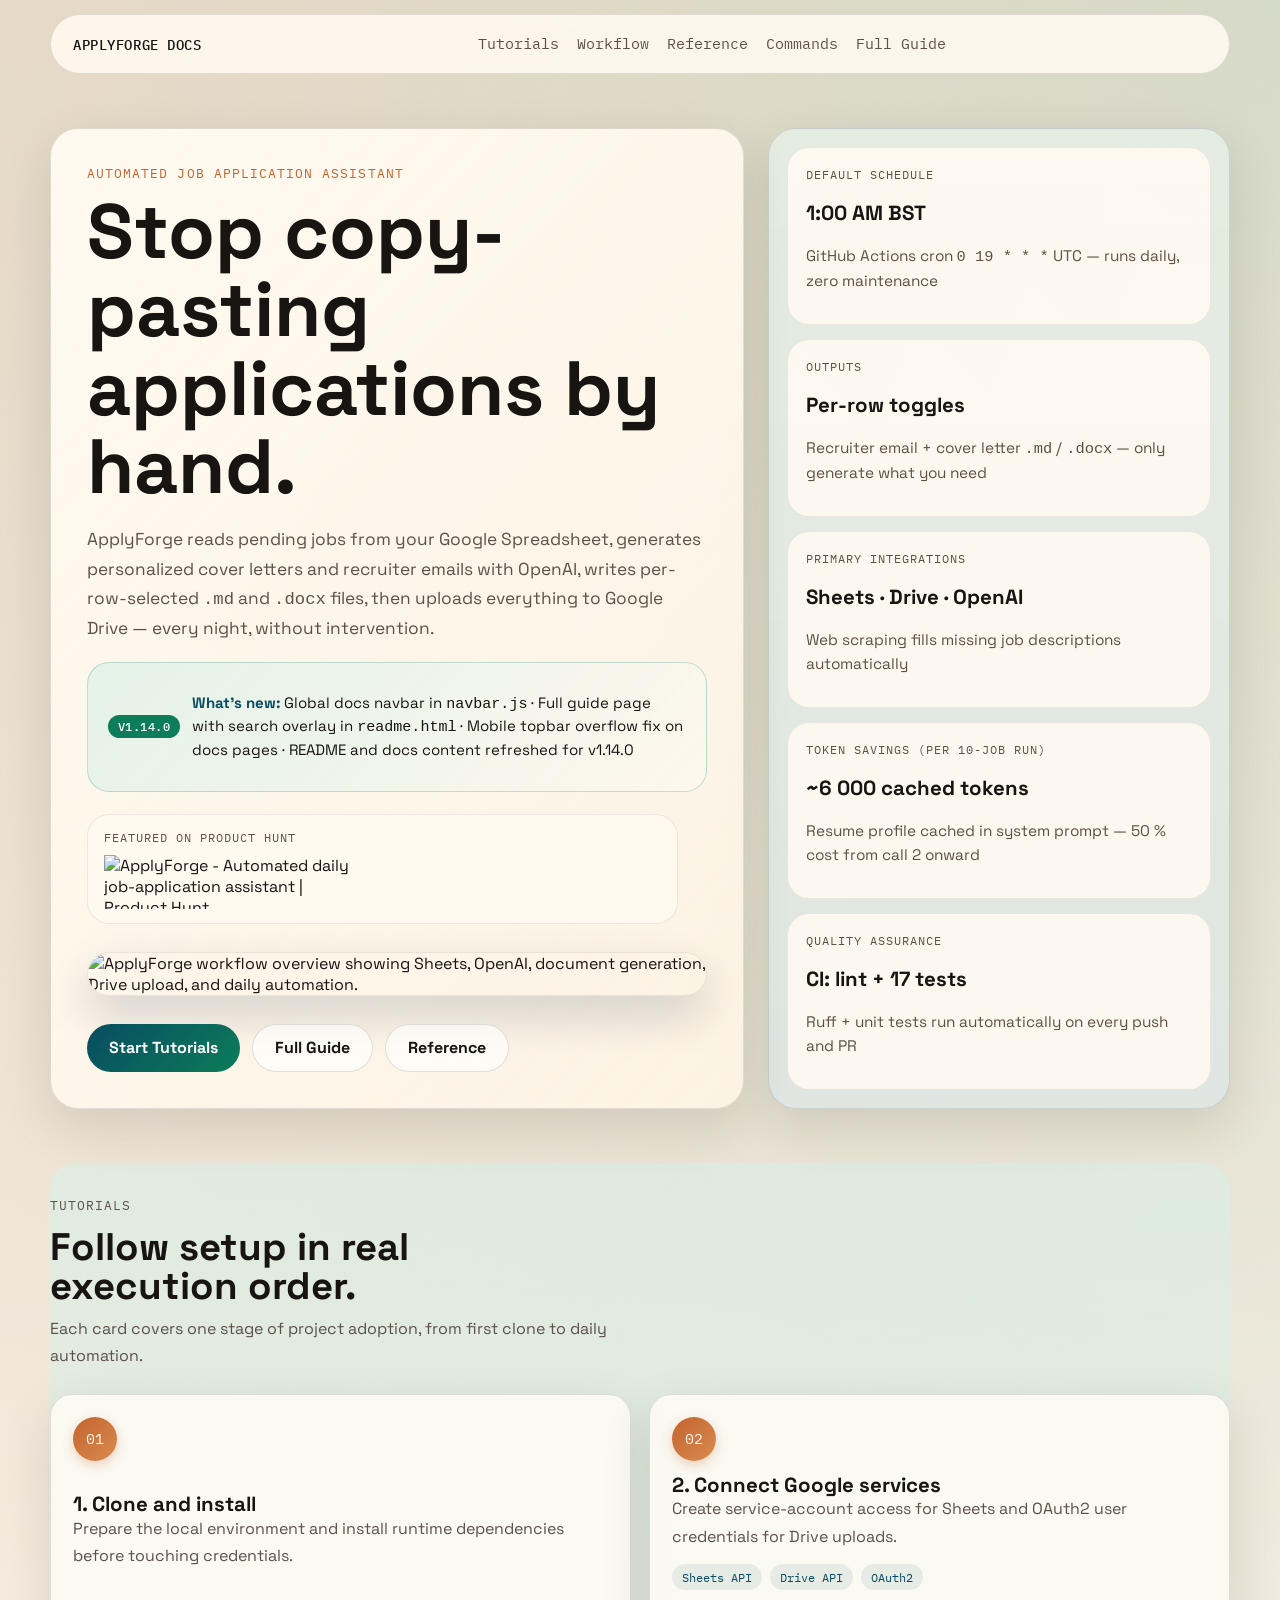
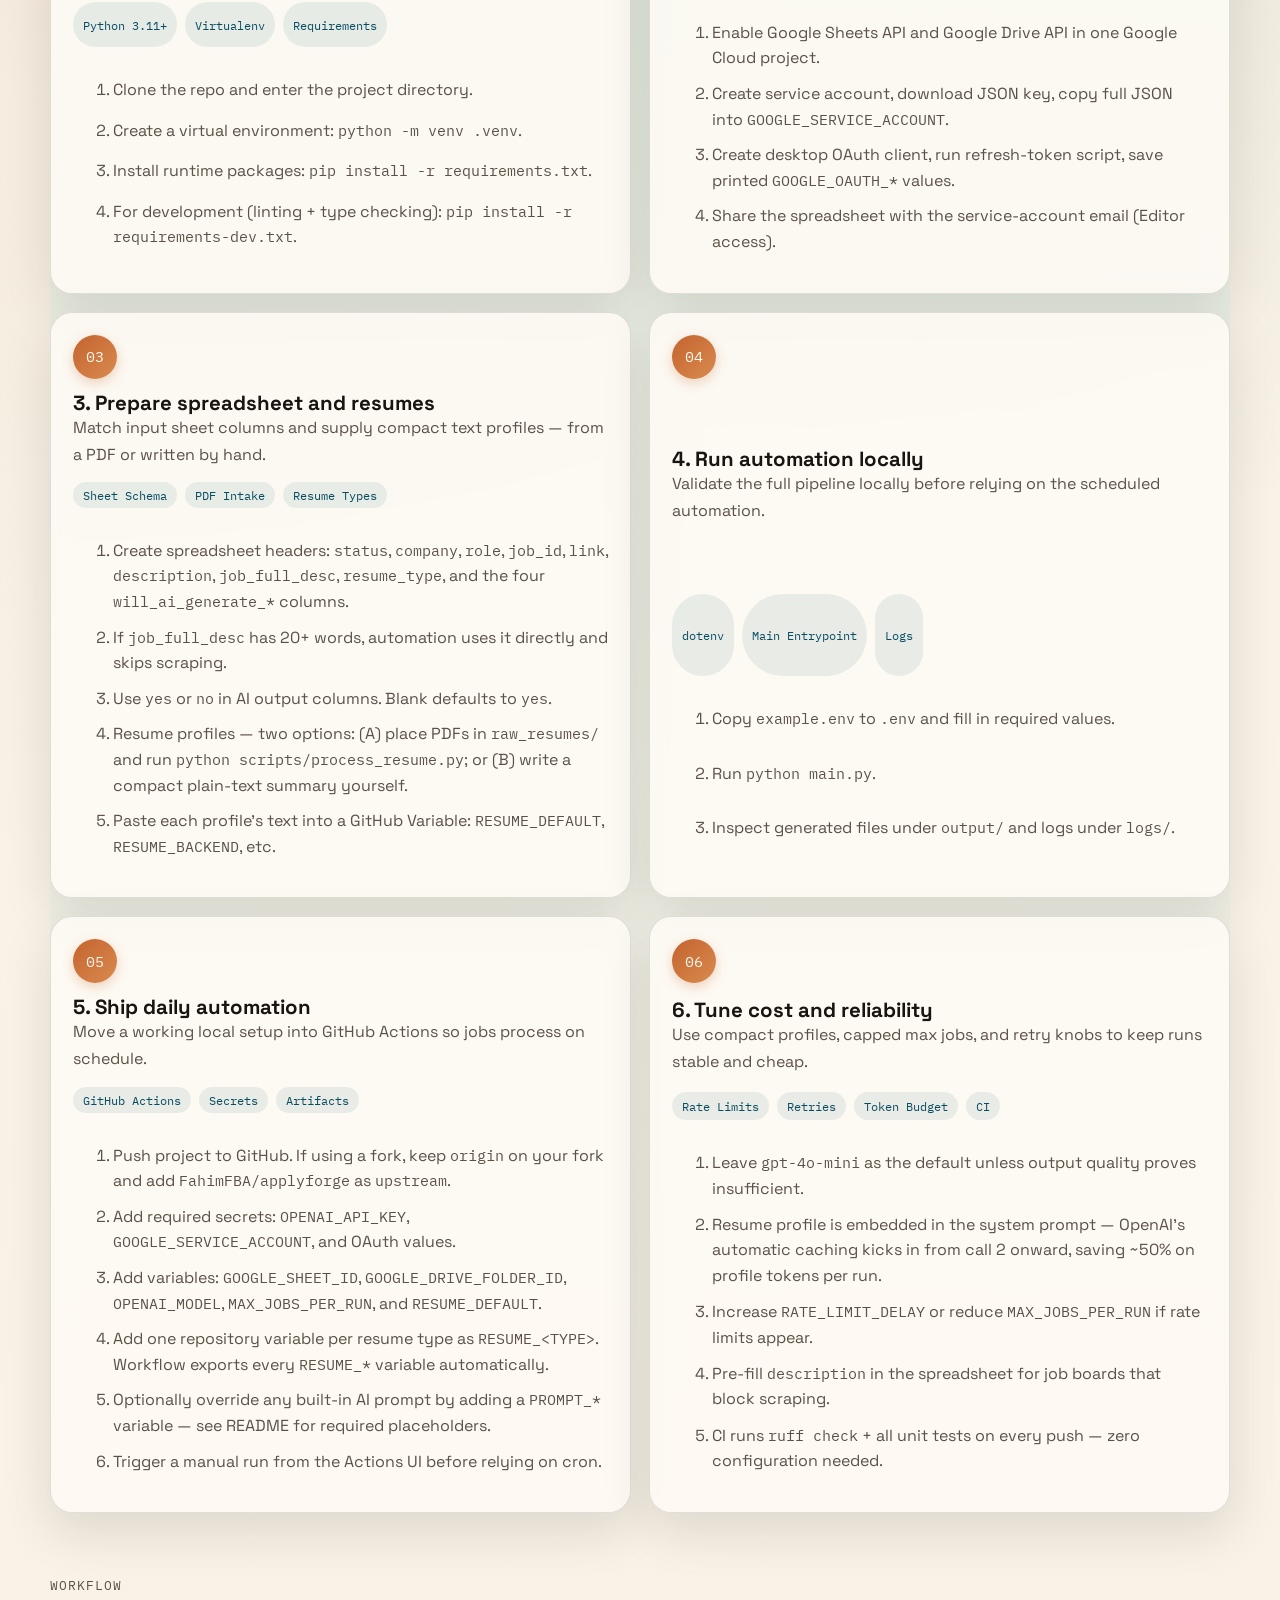
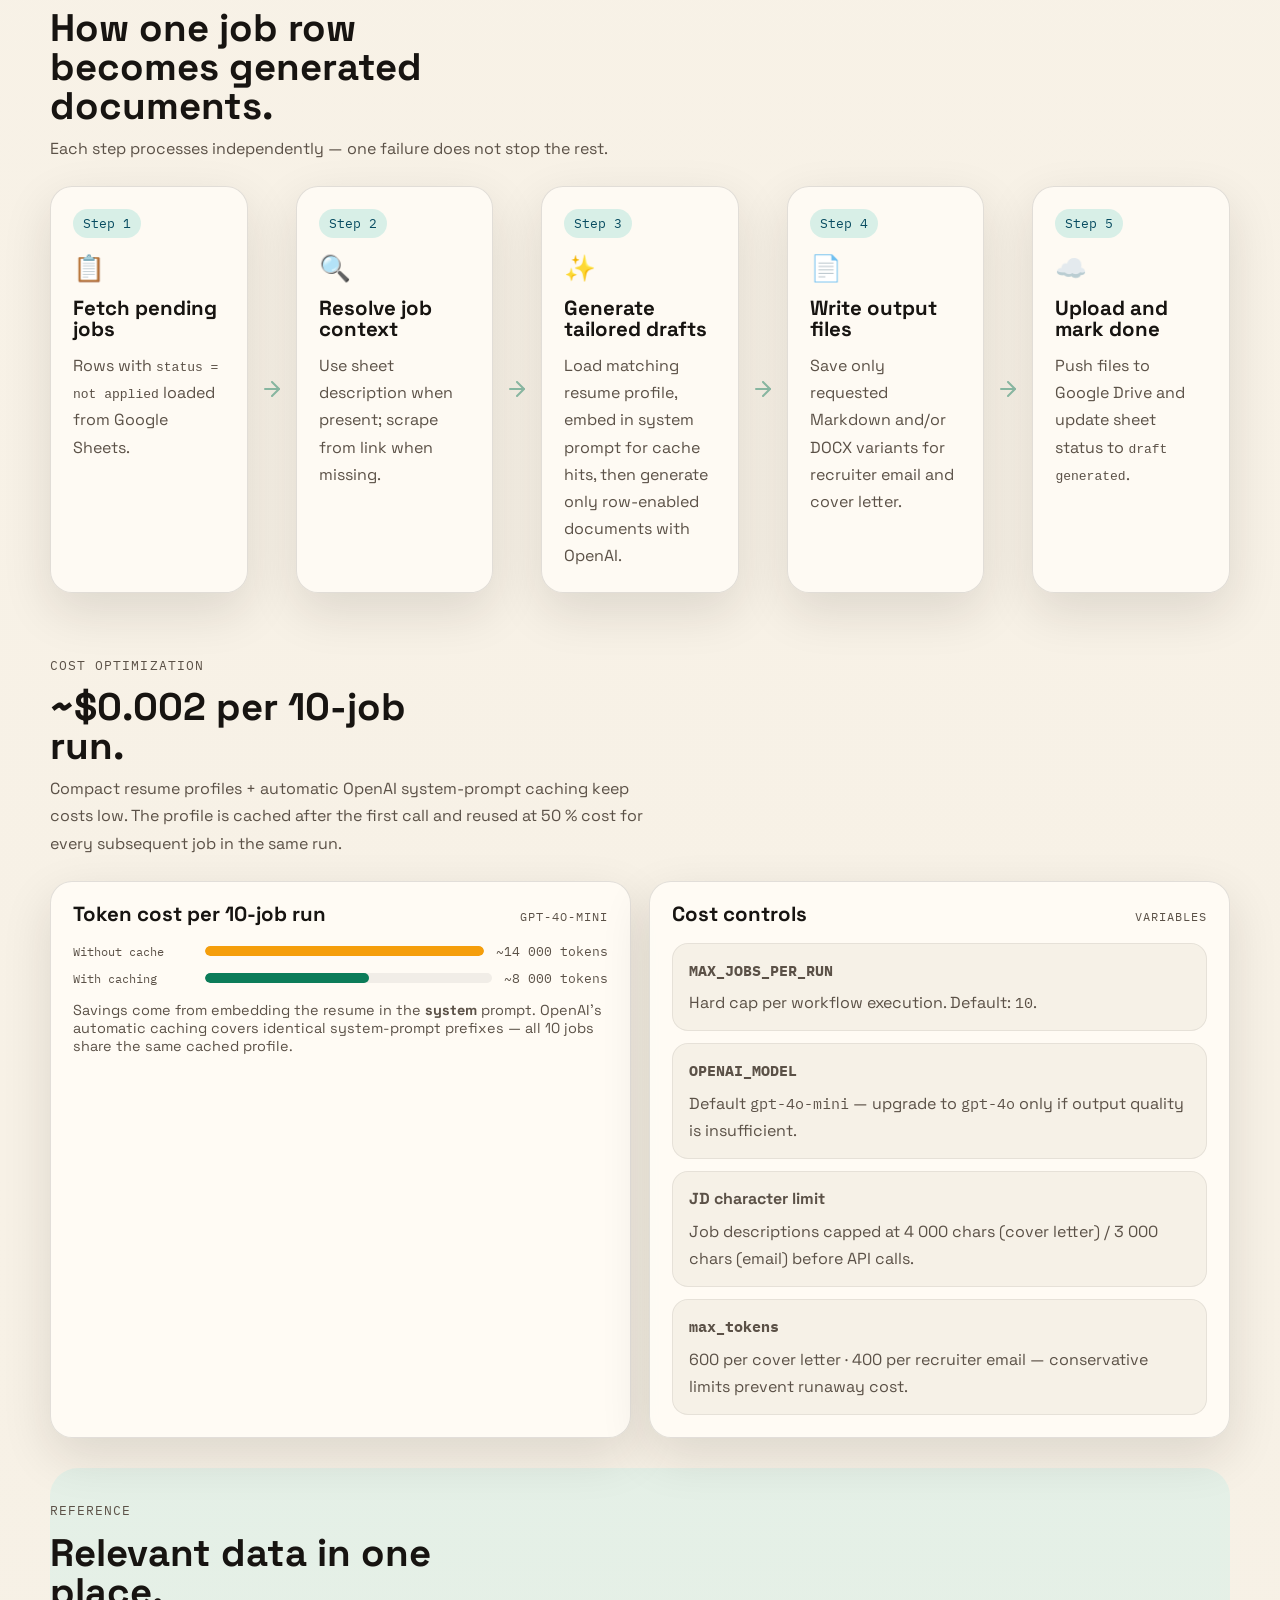
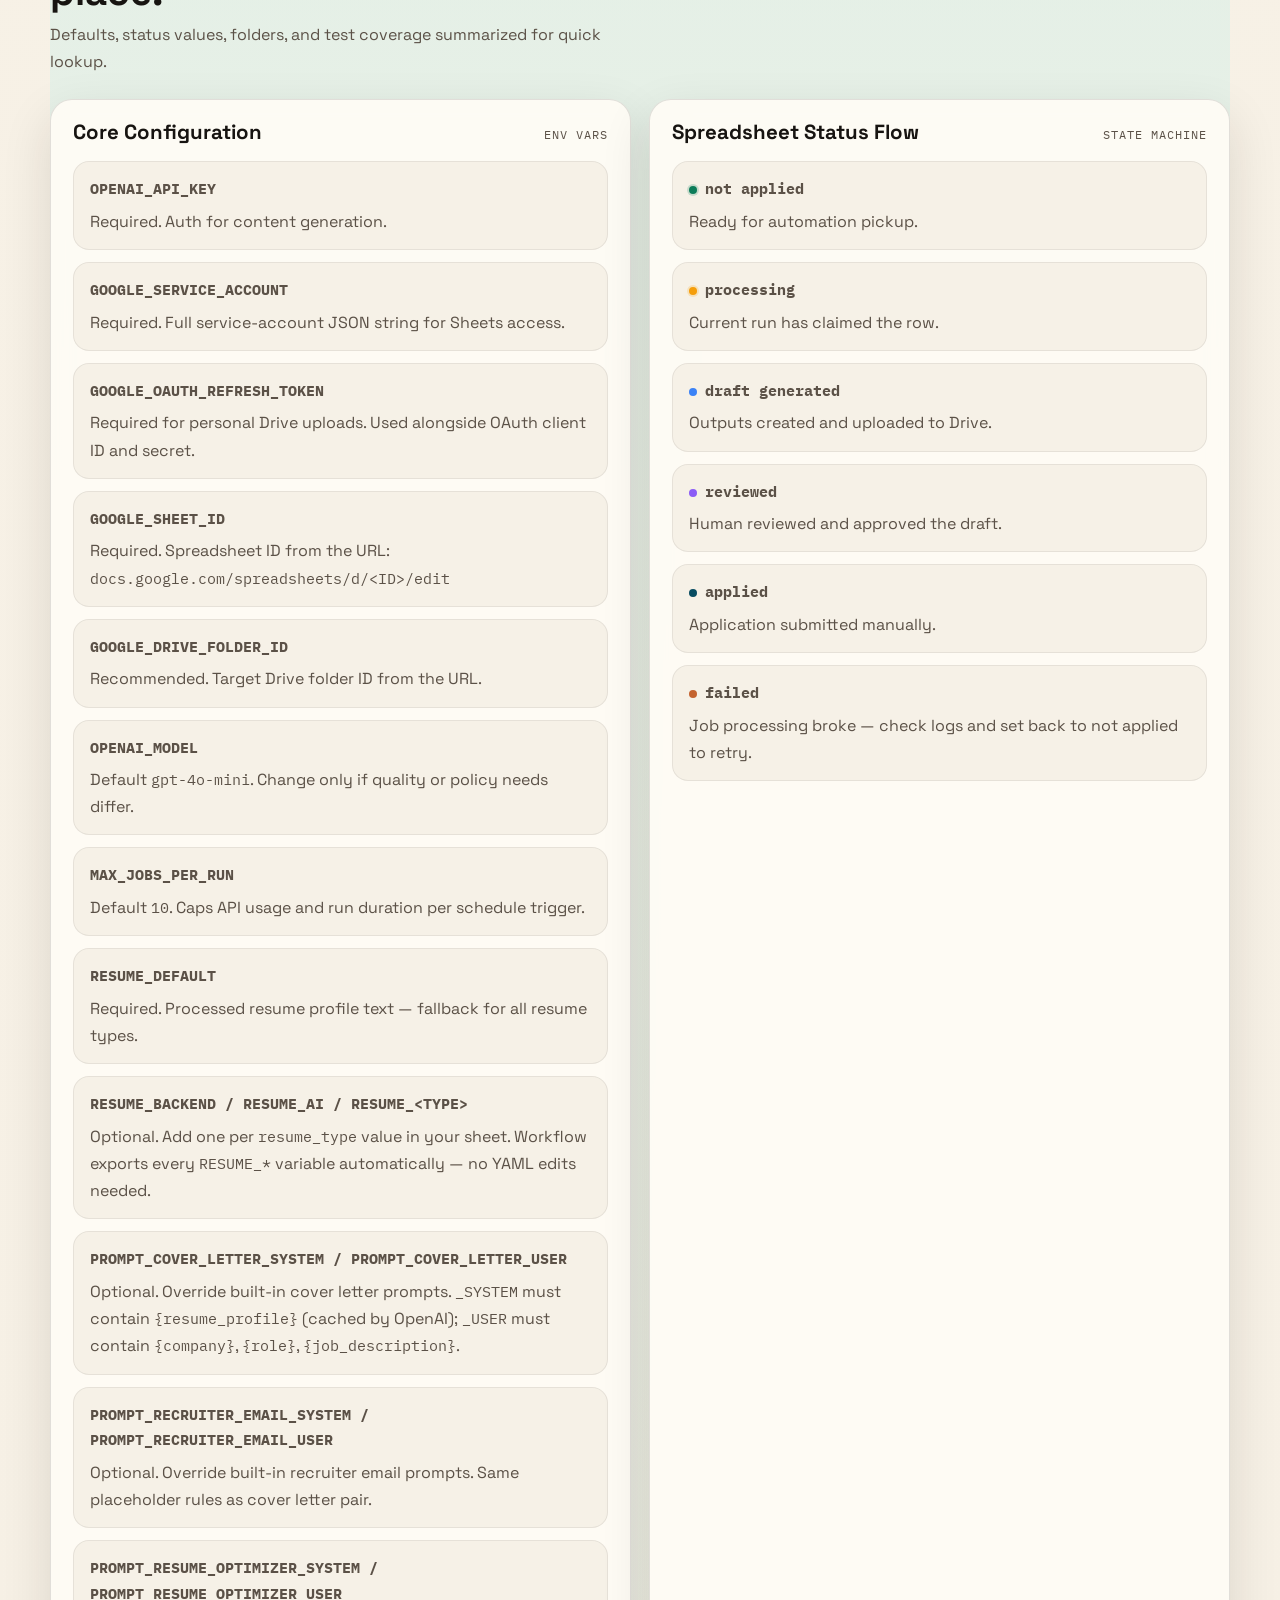
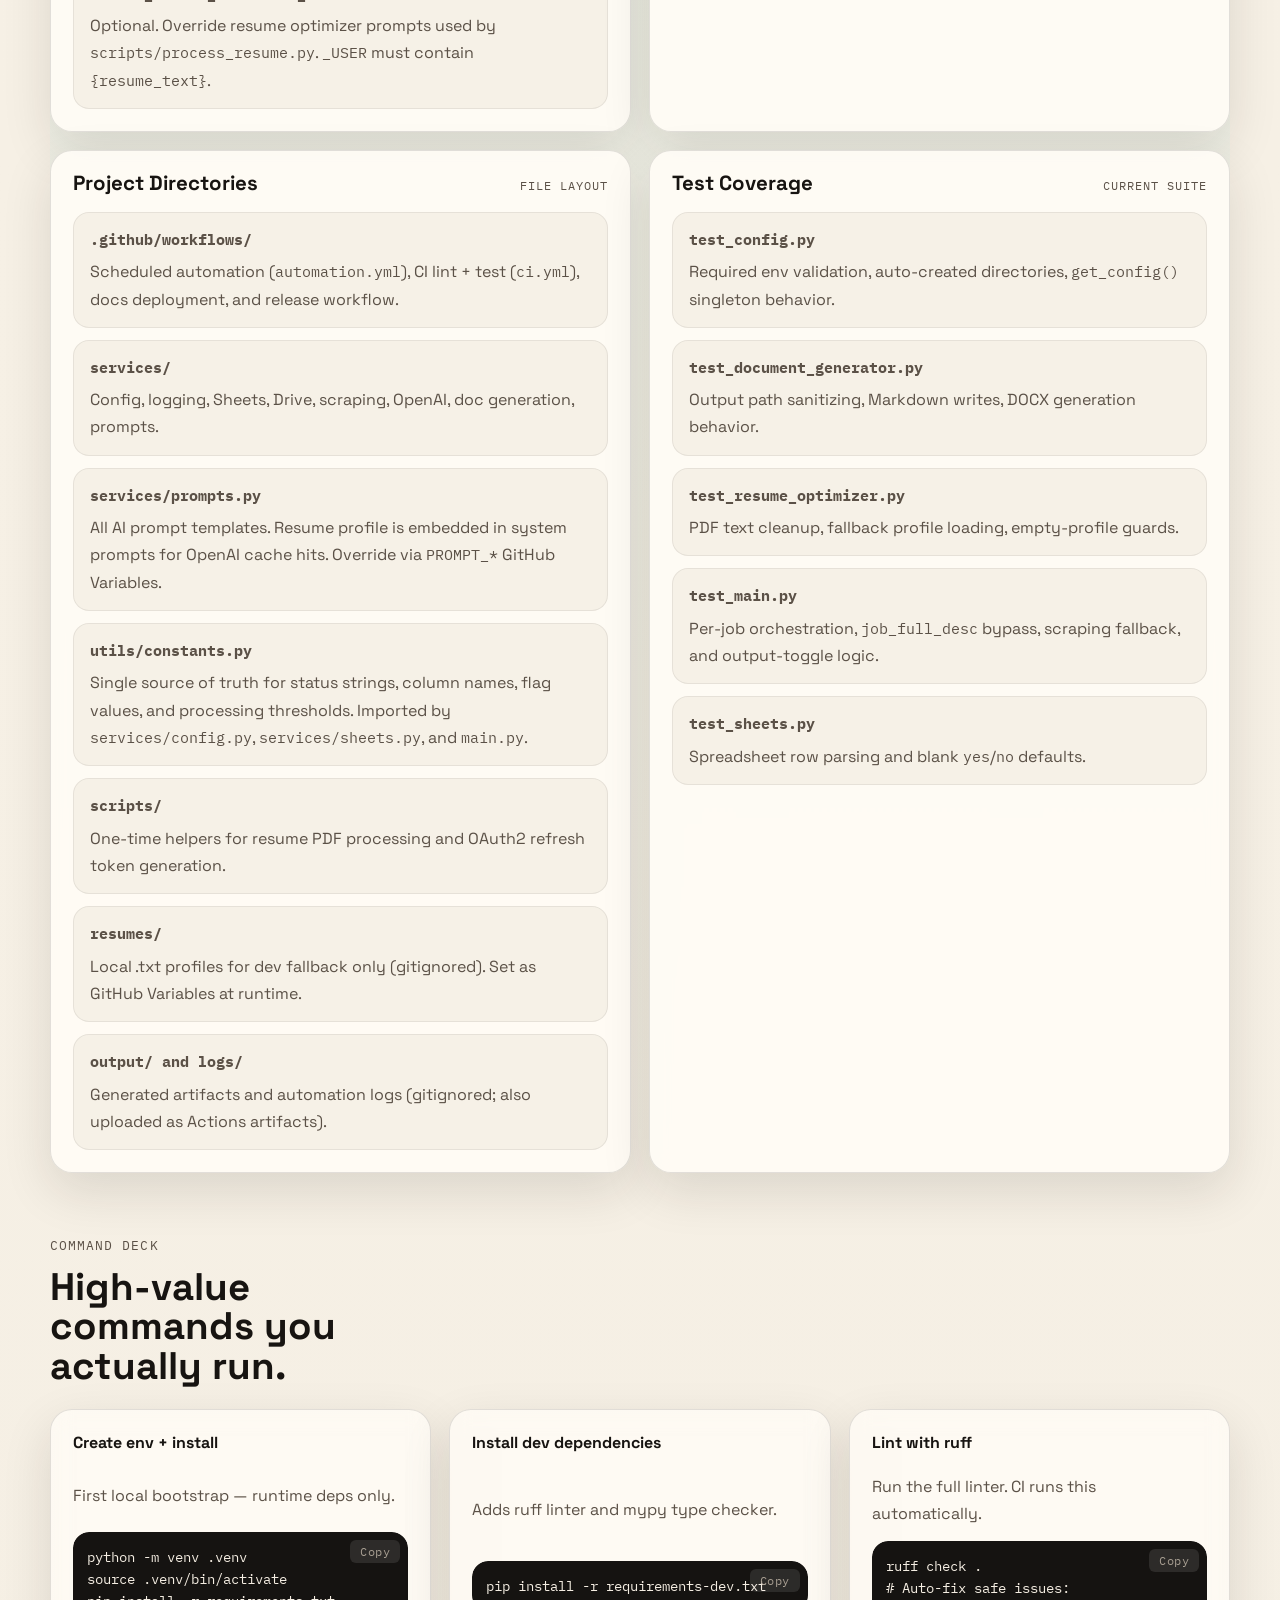
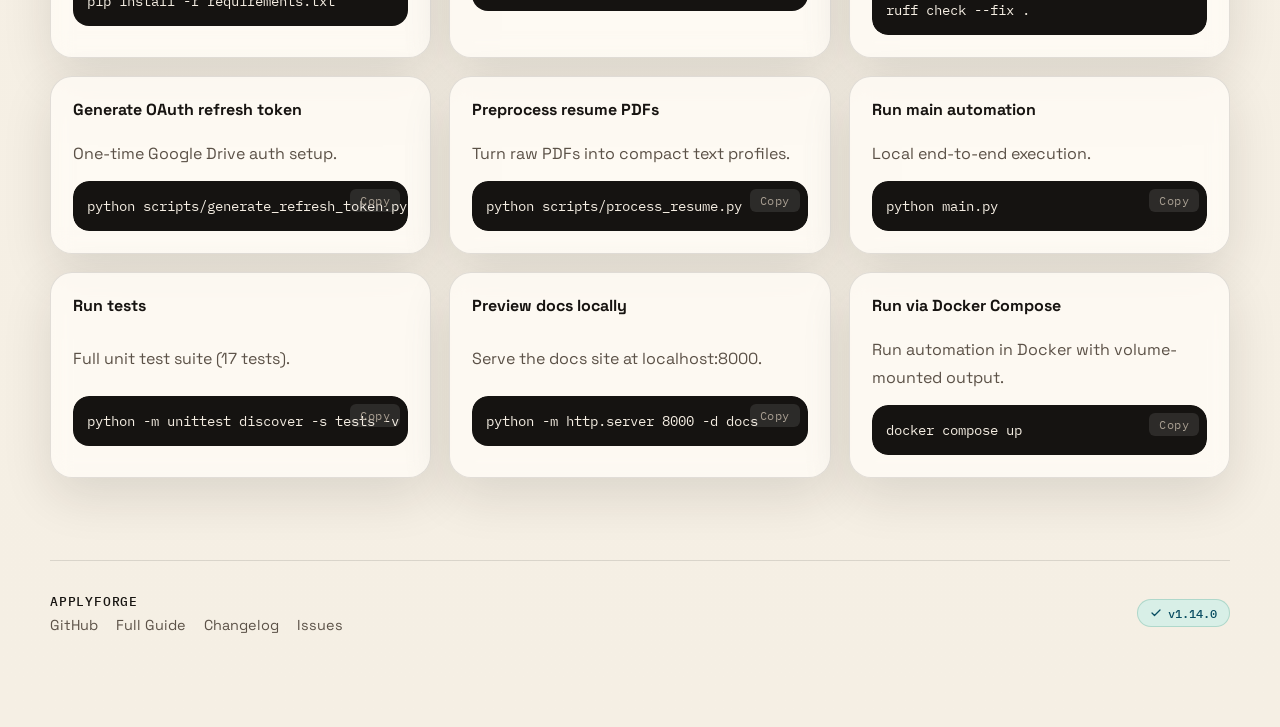
==== commit a8a79126: "docs: sync release refs to v1.14.0" ====
--- a/docs/index.html
+++ b/docs/index.html
@@ -245,7 +245,7 @@
         <svg width="12" height="12" viewBox="0 0 24 24" fill="none" stroke="currentColor" stroke-width="2.5" stroke-linecap="round" stroke-linejoin="round" aria-hidden="true">
           <polyline points="20 6 9 17 4 12"></polyline>
         </svg>
-        v1.13.0
+        v1.14.0
       </span>
     </footer>
   </div>
